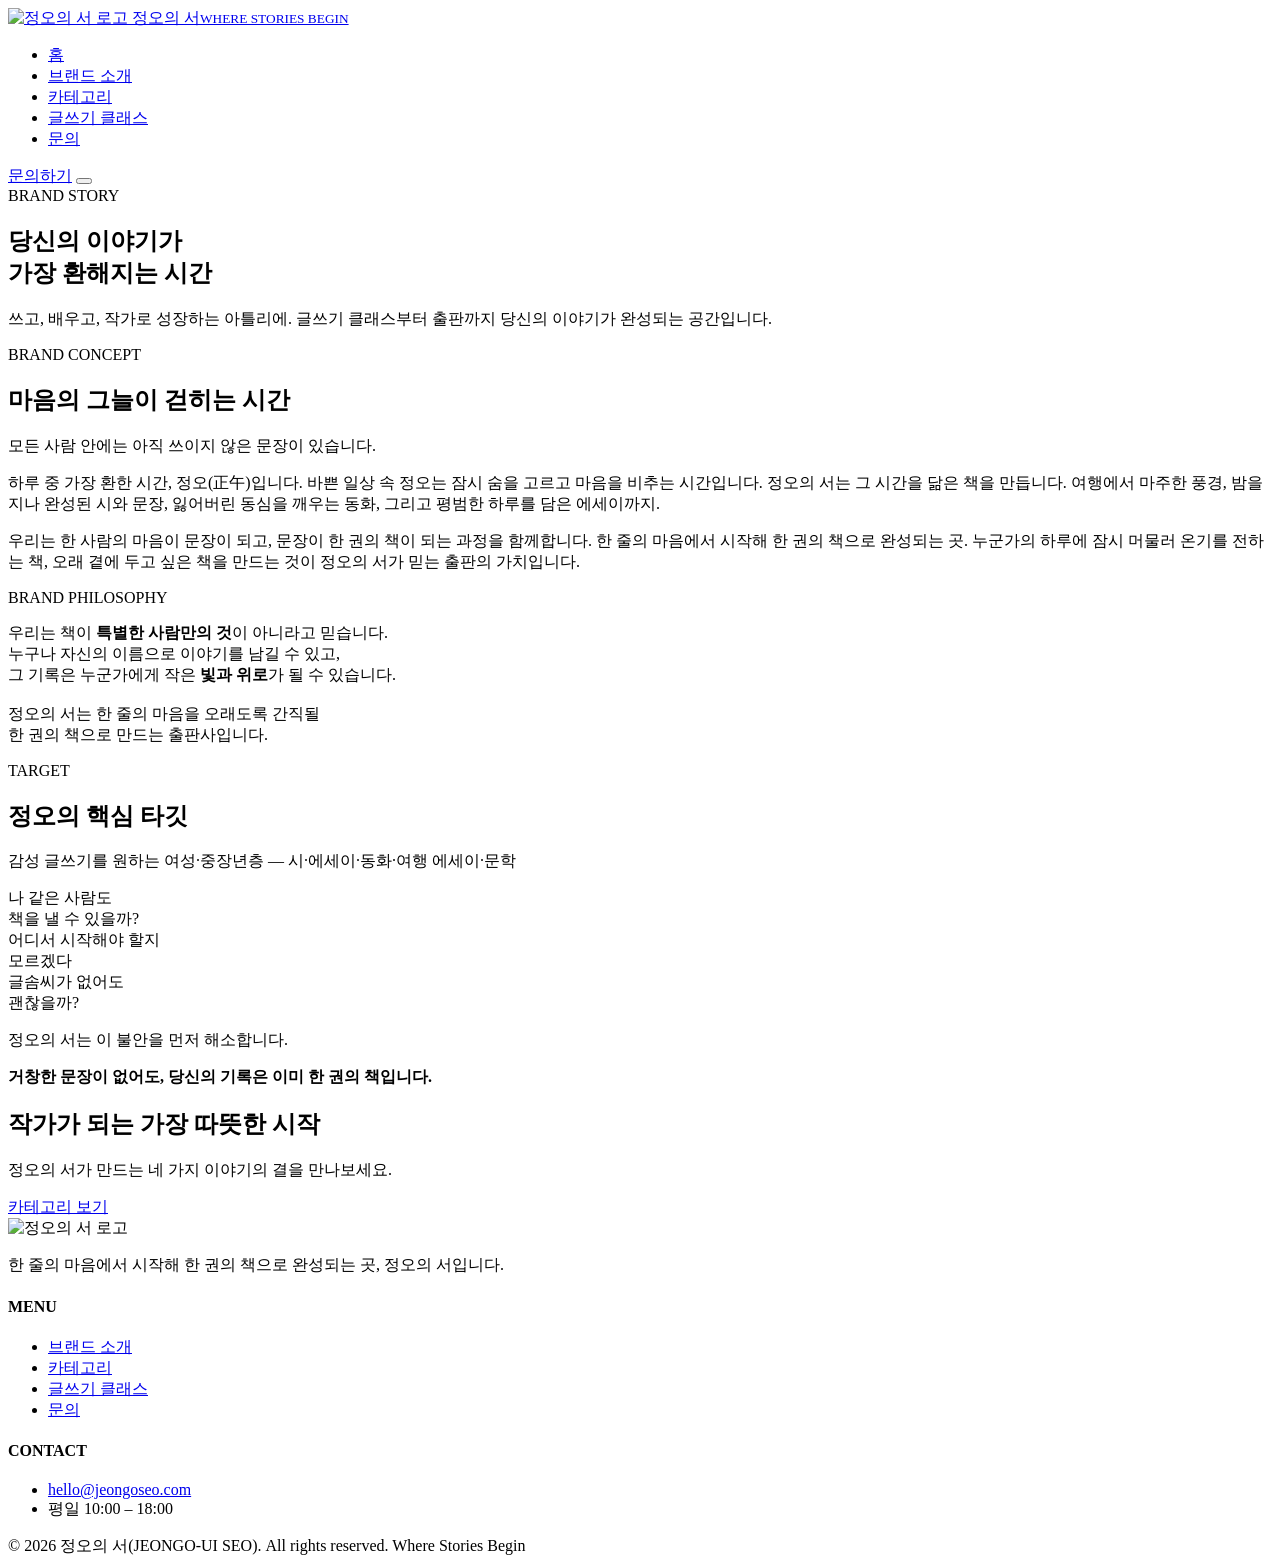
==== about.html @ 09ccb330 "Add files via upload" ====
<!doctype html>
<html lang="ko">
<head>
<meta charset="UTF-8">
<meta name="viewport" content="width=device-width, initial-scale=1.0">
<title>브랜드 소개 — 정오의 서</title>
<meta name="description" content="정오(正午), 하루 중 가장 환한 시간처럼 마음의 그늘이 걷히는 순간을 책으로 만드는 정오의 서의 브랜드 이야기입니다.">
<link rel="icon" href="assets/img/logo-badge-mango.png">
<link rel="stylesheet" href="css/style.css">
</head>
<body>

<header class="site-header">
  <div class="container">
    <a href="index.html" class="brand">
      <img src="assets/img/logo-badge-mango.png" alt="정오의 서 로고">
      <span class="brand-name">정오의 서<small>WHERE STORIES BEGIN</small></span>
    </a>
    <nav class="main-nav">
      <ul>
        <li><a href="index.html">홈</a></li>
        <li><a href="about.html">브랜드 소개</a></li>
        <li><a href="category.html">카테고리</a></li>
        <li><a href="class.html">글쓰기 클래스</a></li>
        <li><a href="contact.html">문의</a></li>
      </ul>
    </nav>
    <div class="header-cta">
      <a href="contact.html" class="btn btn-accent">문의하기</a>
      <button class="nav-toggle" aria-label="메뉴 열기" aria-expanded="false">
        <span></span><span></span><span></span>
      </button>
    </div>
  </div>
</header>

<section class="page-hero">
  <div class="container">
    <span class="eyebrow">BRAND STORY</span>
    <h1>당신의 이야기가<br>가장 환해지는 시간</h1>
    <p>쓰고, 배우고, 작가로 성장하는 아틀리에. 글쓰기 클래스부터 출판까지 당신의 이야기가 완성되는 공간입니다.</p>
  </div>
</section>

<section>
  <div class="container story-block">
    <div class="story-visual" aria-hidden="true"></div>
    <div class="story-copy">
      <span class="eyebrow">BRAND CONCEPT</span>
      <h2>마음의 그늘이 걷히는 시간</h2>
      <p>모든 사람 안에는 아직 쓰이지 않은 문장이 있습니다.</p>
      <p>하루 중 가장 환한 시간, 정오(正午)입니다. 바쁜 일상 속 정오는 잠시 숨을 고르고 마음을 비추는 시간입니다. 정오의 서는 그 시간을 닮은 책을 만듭니다. 여행에서 마주한 풍경, 밤을 지나 완성된 시와 문장, 잃어버린 동심을 깨우는 동화, 그리고 평범한 하루를 담은 에세이까지.</p>
      <p>우리는 한 사람의 마음이 문장이 되고, 문장이 한 권의 책이 되는 과정을 함께합니다. 한 줄의 마음에서 시작해 한 권의 책으로 완성되는 곳. 누군가의 하루에 잠시 머물러 온기를 전하는 책, 오래 곁에 두고 싶은 책을 만드는 것이 정오의 서가 믿는 출판의 가치입니다.</p>
    </div>
  </div>
</section>

<section class="section-alt">
  <div class="container">
    <span class="eyebrow">BRAND PHILOSOPHY</span>
    <p class="philosophy">우리는 책이 <strong>특별한 사람만의 것</strong>이 아니라고 믿습니다.<br>
    누구나 자신의 이름으로 이야기를 남길 수 있고,<br>
    그 기록은 누군가에게 작은 <strong>빛과 위로</strong>가 될 수 있습니다.<br><br>
    정오의 서는 한 줄의 마음을 오래도록 간직될<br>한 권의 책으로 만드는 출판사입니다.</p>
  </div>
</section>

<section>
  <div class="container">
    <div class="section-head">
      <span class="eyebrow">TARGET</span>
      <h2>정오의 핵심 타깃</h2>
      <p>감성 글쓰기를 원하는 여성·중장년층 — 시·에세이·동화·여행 에세이·문학</p>
    </div>
    <div class="quote-grid">
      <div class="quote-card">나 같은 사람도<br>책을 낼 수 있을까?</div>
      <div class="quote-card">어디서 시작해야 할지<br>모르겠다</div>
      <div class="quote-card">글솜씨가 없어도<br>괜찮을까?</div>
    </div>
    <div class="resolve-banner">
      <p>정오의 서는 이 불안을 먼저 해소합니다.</p>
      <strong>거창한 문장이 없어도, 당신의 기록은 이미 한 권의 책입니다.</strong>
    </div>
  </div>
</section>

<section class="cta-banner">
  <div class="container">
    <h2>작가가 되는 가장 따뜻한 시작</h2>
    <p>정오의 서가 만드는 네 가지 이야기의 결을 만나보세요.</p>
    <a href="category.html" class="btn btn-primary">카테고리 보기</a>
  </div>
</section>

<footer class="site-footer">
  <div class="container">
    <div class="footer-top">
      <div class="footer-brand">
        <img src="assets/img/logo-badge-dark.png" alt="정오의 서 로고">
        <p>한 줄의 마음에서 시작해 한 권의 책으로 완성되는 곳, 정오의 서입니다.</p>
      </div>
      <div class="footer-col">
        <h4>MENU</h4>
        <ul>
          <li><a href="about.html">브랜드 소개</a></li>
          <li><a href="category.html">카테고리</a></li>
          <li><a href="class.html">글쓰기 클래스</a></li>
          <li><a href="contact.html">문의</a></li>
        </ul>
      </div>
      <div class="footer-col">
        <h4>CONTACT</h4>
        <ul>
          <li><a href="mailto:hello@jeongoseo.com">hello@jeongoseo.com</a></li>
          <li>평일 10:00 – 18:00</li>
        </ul>
      </div>
    </div>
    <div class="footer-bottom">
      <span>© 2026 정오의 서(JEONGO-UI SEO). All rights reserved.</span>
      <span>Where Stories Begin</span>
    </div>
  </div>
</footer>

<script src="js/main.js"></script>
</body>
</html>
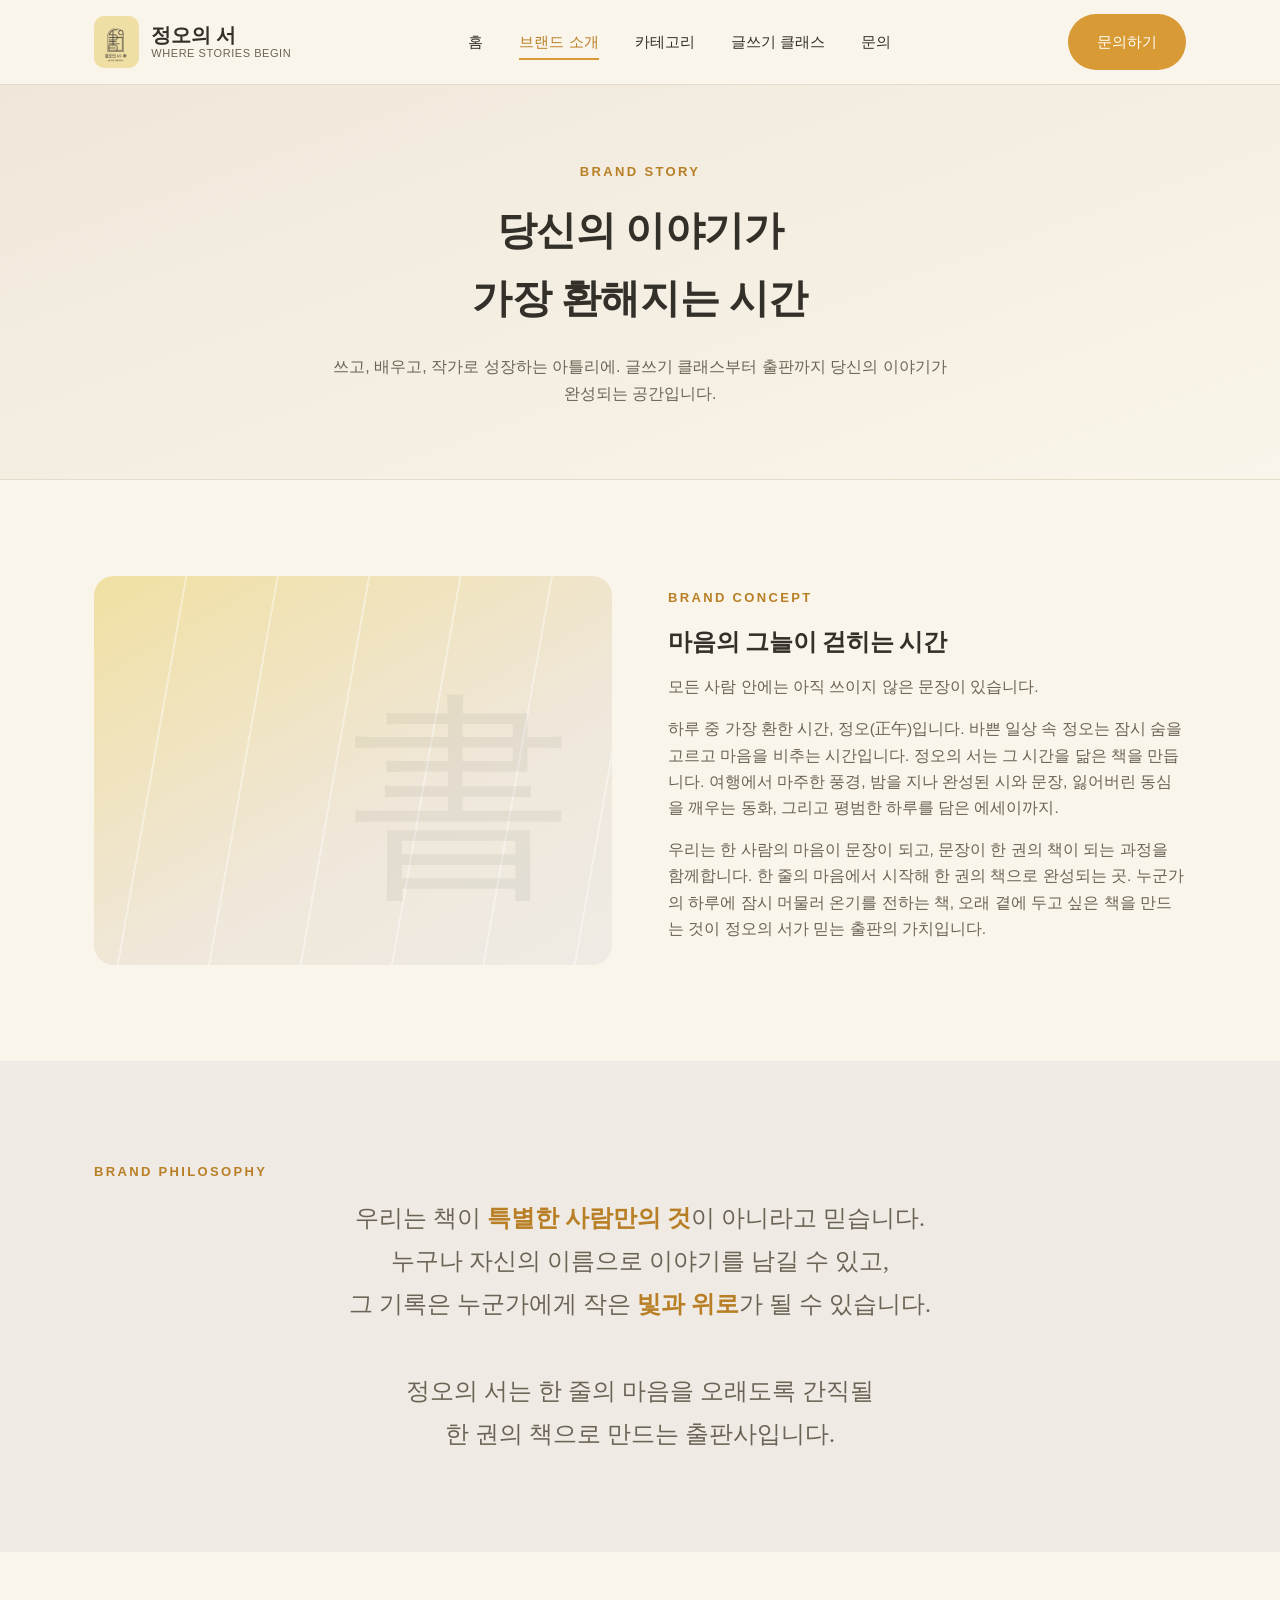
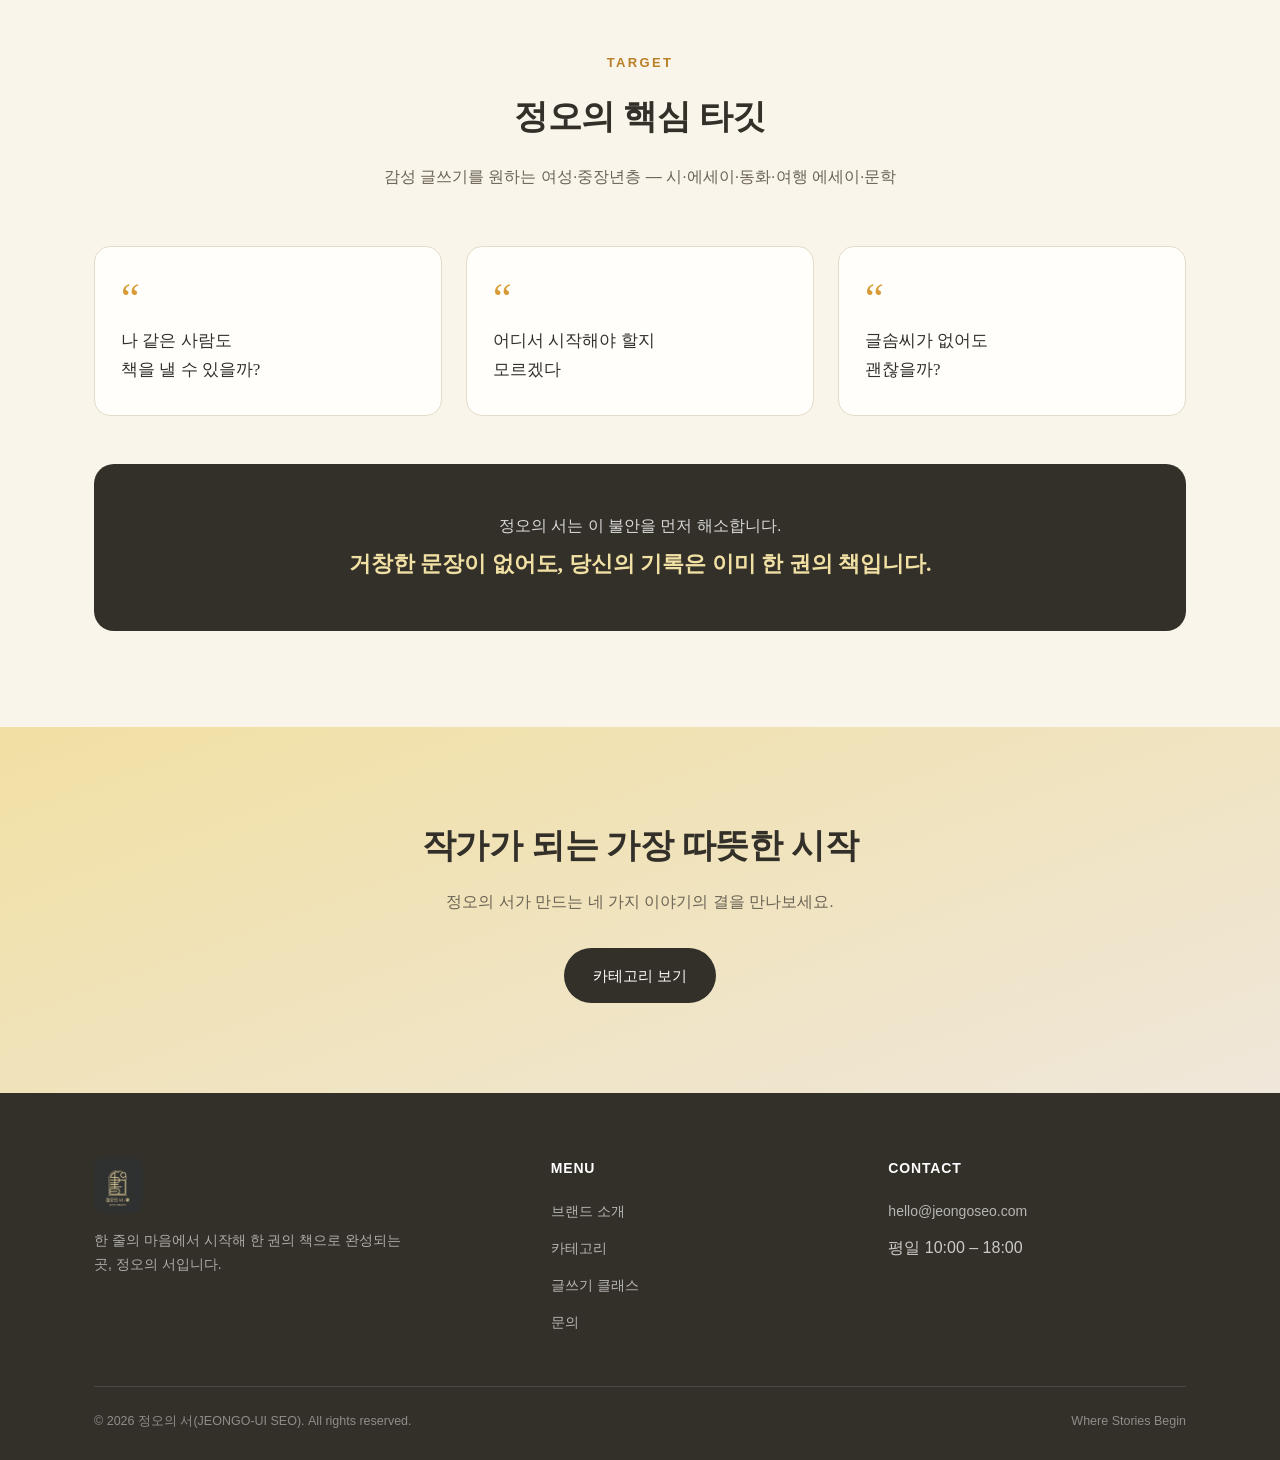
==== commit 9c6f57bc: "Add files via upload" ====
--- a/about.html
+++ b/about.html
@@ -5,15 +5,15 @@
 <meta name="viewport" content="width=device-width, initial-scale=1.0">
 <title>브랜드 소개 — 정오의 서</title>
 <meta name="description" content="정오(正午), 하루 중 가장 환한 시간처럼 마음의 그늘이 걷히는 순간을 책으로 만드는 정오의 서의 브랜드 이야기입니다.">
-<link rel="icon" href="assets/img/logo-badge-mango.png">
-<link rel="stylesheet" href="css/style.css">
+<link rel="icon" href="logo-badge-mango.png">
+<link rel="stylesheet" href="style.css">
 </head>
 <body>
 
 <header class="site-header">
   <div class="container">
     <a href="index.html" class="brand">
-      <img src="assets/img/logo-badge-mango.png" alt="정오의 서 로고">
+      <img src="logo-badge-mango.png" alt="정오의 서 로고">
       <span class="brand-name">정오의 서<small>WHERE STORIES BEGIN</small></span>
     </a>
     <nav class="main-nav">
@@ -96,7 +96,7 @@
   <div class="container">
     <div class="footer-top">
       <div class="footer-brand">
-        <img src="assets/img/logo-badge-dark.png" alt="정오의 서 로고">
+        <img src="logo-badge-dark.png" alt="정오의 서 로고">
         <p>한 줄의 마음에서 시작해 한 권의 책으로 완성되는 곳, 정오의 서입니다.</p>
       </div>
       <div class="footer-col">
@@ -123,6 +123,6 @@
   </div>
 </footer>
 
-<script src="js/main.js"></script>
+<script src="main.js"></script>
 </body>
 </html>
--- a/style.css
+++ b/style.css
@@ -0,0 +1,575 @@
+@import url('https://fonts.googleapis.com/css2?family=Noto+Serif+KR:wght@400;500;600;700&family=Noto+Sans+KR:wght@300;400;500;700&display=swap');
+
+:root {
+  --cream: #FAF5EA;
+  --beige: #EFEBE4;
+  --peach: #EFE7DA;
+  --mango-pale: #F1E0A3;
+  --mango: #D89A34;
+  --mango-deep: #B87F26;
+  --ink: #332F29;
+  --ink-soft: #6B6355;
+  --line: #E3DCC9;
+  --white: #FFFEFB;
+  --shadow: 0 12px 32px rgba(51, 47, 41, 0.08);
+  --serif: 'Noto Serif KR', serif;
+  --sans: 'Noto Sans KR', sans-serif;
+}
+
+* { box-sizing: border-box; }
+
+html { scroll-behavior: smooth; }
+
+body {
+  margin: 0;
+  font-family: var(--sans);
+  color: var(--ink);
+  background: var(--cream);
+  line-height: 1.7;
+  -webkit-font-smoothing: antialiased;
+}
+
+img { max-width: 100%; display: block; }
+
+a { color: inherit; text-decoration: none; }
+
+ul { list-style: none; margin: 0; padding: 0; }
+
+.container {
+  width: 100%;
+  max-width: 1140px;
+  margin: 0 auto;
+  padding: 0 24px;
+}
+
+h1, h2, h3, h4 {
+  font-family: var(--serif);
+  font-weight: 600;
+  margin: 0 0 .5em;
+  letter-spacing: -0.01em;
+}
+
+p { margin: 0 0 1em; color: var(--ink-soft); }
+
+.eyebrow {
+  display: inline-block;
+  font-size: 13px;
+  letter-spacing: .18em;
+  color: var(--mango-deep);
+  font-weight: 700;
+  margin-bottom: 14px;
+  text-transform: uppercase;
+}
+
+.btn {
+  display: inline-flex;
+  align-items: center;
+  gap: 8px;
+  padding: 14px 28px;
+  border-radius: 999px;
+  font-size: 15px;
+  font-weight: 500;
+  border: 1px solid transparent;
+  cursor: pointer;
+  transition: transform .2s ease, box-shadow .2s ease, background .2s ease;
+  font-family: var(--sans);
+}
+
+.btn-primary {
+  background: var(--ink);
+  color: var(--white);
+}
+.btn-primary:hover { background: #47413a; transform: translateY(-2px); }
+
+.btn-accent {
+  background: var(--mango);
+  color: var(--white);
+}
+.btn-accent:hover { background: var(--mango-deep); transform: translateY(-2px); }
+
+.btn-outline {
+  background: transparent;
+  border-color: var(--ink);
+  color: var(--ink);
+}
+.btn-outline:hover { background: var(--ink); color: var(--white); }
+
+/* ---------- Header ---------- */
+.site-header {
+  position: sticky;
+  top: 0;
+  z-index: 100;
+  background: rgba(250, 245, 234, 0.92);
+  backdrop-filter: blur(8px);
+  border-bottom: 1px solid var(--line);
+}
+
+.site-header .container {
+  display: flex;
+  align-items: center;
+  justify-content: space-between;
+  height: 84px;
+}
+
+.brand {
+  display: flex;
+  align-items: center;
+  gap: 12px;
+}
+
+.brand img {
+  height: 52px;
+  width: auto;
+  border-radius: 10px;
+}
+
+.brand-name {
+  font-family: var(--serif);
+  font-size: 20px;
+  font-weight: 700;
+  line-height: 1.2;
+}
+
+.brand-name small {
+  display: block;
+  font-family: var(--sans);
+  font-size: 11px;
+  font-weight: 400;
+  color: var(--ink-soft);
+  letter-spacing: .05em;
+}
+
+.main-nav ul {
+  display: flex;
+  gap: 36px;
+}
+
+.main-nav a {
+  font-size: 15px;
+  font-weight: 500;
+  padding: 8px 0;
+  border-bottom: 2px solid transparent;
+  transition: border-color .2s ease, color .2s ease;
+}
+
+.main-nav a:hover,
+.main-nav a.active {
+  border-color: var(--mango);
+  color: var(--mango-deep);
+}
+
+.header-cta { display: flex; align-items: center; gap: 18px; }
+
+.nav-toggle {
+  display: none;
+  background: none;
+  border: none;
+  cursor: pointer;
+  padding: 6px;
+}
+.nav-toggle span {
+  display: block;
+  width: 24px;
+  height: 2px;
+  background: var(--ink);
+  margin: 5px 0;
+  transition: transform .2s ease, opacity .2s ease;
+}
+
+/* ---------- Hero ---------- */
+.hero {
+  position: relative;
+  overflow: hidden;
+  padding: 96px 0 110px;
+  background:
+    repeating-linear-gradient(115deg, rgba(255,255,255,0.35) 0px, rgba(255,255,255,0.35) 1px, transparent 1px, transparent 120px),
+    linear-gradient(160deg, var(--mango-pale) 0%, var(--peach) 45%, var(--cream) 100%);
+}
+
+.hero .container {
+  position: relative;
+  z-index: 1;
+  text-align: center;
+  max-width: 780px;
+}
+
+.hero h1 {
+  font-size: clamp(32px, 5vw, 52px);
+  line-height: 1.35;
+  margin-bottom: 24px;
+}
+
+.hero .lead {
+  font-size: 17px;
+  color: var(--ink-soft);
+  margin-bottom: 36px;
+}
+
+.hero-actions {
+  display: flex;
+  justify-content: center;
+  gap: 14px;
+  flex-wrap: wrap;
+}
+
+.page-hero {
+  padding: 72px 0 56px;
+  text-align: center;
+  background: linear-gradient(160deg, var(--peach) 0%, var(--cream) 100%);
+  border-bottom: 1px solid var(--line);
+}
+.page-hero h1 { font-size: clamp(28px, 4vw, 40px); }
+.page-hero p { max-width: 620px; margin-left: auto; margin-right: auto; }
+
+/* ---------- Sections ---------- */
+section { padding: 96px 0; }
+.section-alt { background: var(--beige); }
+.section-head {
+  text-align: center;
+  max-width: 640px;
+  margin: 0 auto 56px;
+}
+.section-head h2 { font-size: clamp(26px, 3.4vw, 34px); }
+
+/* Pillars */
+.pillars {
+  display: grid;
+  grid-template-columns: repeat(3, 1fr);
+  gap: 32px;
+}
+.pillar {
+  background: var(--white);
+  border: 1px solid var(--line);
+  border-radius: 18px;
+  padding: 40px 30px;
+  text-align: center;
+  box-shadow: var(--shadow);
+}
+.pillar .num {
+  display: inline-flex;
+  align-items: center;
+  justify-content: center;
+  width: 44px;
+  height: 44px;
+  border-radius: 50%;
+  background: var(--mango-pale);
+  color: var(--ink);
+  font-family: var(--serif);
+  font-weight: 700;
+  margin-bottom: 18px;
+}
+.pillar h3 { font-size: 19px; margin-bottom: 10px; }
+.pillar p { font-size: 14.5px; margin-bottom: 0; }
+
+/* Category cards */
+.cat-grid {
+  display: grid;
+  grid-template-columns: repeat(4, 1fr);
+  gap: 24px;
+}
+.cat-card {
+  position: relative;
+  border-radius: 18px;
+  padding: 32px 24px;
+  min-height: 220px;
+  display: flex;
+  flex-direction: column;
+  justify-content: flex-end;
+  color: var(--ink);
+  overflow: hidden;
+  border: 1px solid var(--line);
+  transition: transform .25s ease, box-shadow .25s ease;
+}
+.cat-card:hover { transform: translateY(-6px); box-shadow: var(--shadow); }
+.cat-card::before {
+  content: '';
+  position: absolute; inset: 0;
+  opacity: .9;
+  z-index: 0;
+}
+.cat-card > * { position: relative; z-index: 1; }
+.cat-card h3 { font-size: 19px; margin-bottom: 6px; }
+.cat-card p { font-size: 13.5px; margin-bottom: 0; color: var(--ink-soft); }
+.cat-card .tag {
+  font-size: 12px;
+  letter-spacing: .1em;
+  color: var(--mango-deep);
+  font-weight: 700;
+  margin-bottom: auto;
+}
+
+.cat-1::before { background: linear-gradient(155deg, #F6EAD2, #EFE7DA); }
+.cat-2::before { background: linear-gradient(155deg, #F1E0A3, #EFE7DA); }
+.cat-3::before { background: linear-gradient(155deg, #E9DCC6, #F6EAD2); }
+.cat-4::before { background: linear-gradient(155deg, #EFE7DA, #F1E0A3); }
+
+/* Quote cards (target reassurance) */
+.quote-grid {
+  display: grid;
+  grid-template-columns: repeat(3, 1fr);
+  gap: 24px;
+  margin-bottom: 48px;
+}
+.quote-card {
+  background: var(--white);
+  border: 1px solid var(--line);
+  border-radius: 16px;
+  padding: 30px 26px;
+  font-family: var(--serif);
+  font-size: 17px;
+  color: var(--ink);
+  position: relative;
+}
+.quote-card::before {
+  content: '“';
+  font-family: var(--serif);
+  font-size: 42px;
+  color: var(--mango);
+  line-height: 1;
+  display: block;
+  margin-bottom: 8px;
+}
+.resolve-banner {
+  text-align: center;
+  background: var(--ink);
+  color: var(--white);
+  border-radius: 20px;
+  padding: 48px 32px;
+}
+.resolve-banner p { color: rgba(255,255,255,.82); margin-bottom: 6px; }
+.resolve-banner strong { font-family: var(--serif); font-size: 22px; color: var(--mango-pale); display:block; margin-top: 6px; }
+
+/* CTA banner */
+.cta-banner {
+  text-align: center;
+  padding: 90px 0;
+  background: linear-gradient(160deg, var(--mango-pale), var(--peach));
+}
+.cta-banner h2 { font-size: clamp(24px, 3.4vw, 34px); margin-bottom: 14px; }
+.cta-banner p { margin-bottom: 32px; }
+
+/* Timeline (class page) */
+.timeline {
+  display: grid;
+  grid-template-columns: repeat(3, 1fr);
+  gap: 24px;
+  counter-reset: step;
+}
+.step {
+  background: var(--white);
+  border: 1px solid var(--line);
+  border-radius: 18px;
+  padding: 36px 26px;
+  position: relative;
+}
+.step::before {
+  counter-increment: step;
+  content: counter(step, decimal-leading-zero);
+  font-family: var(--serif);
+  font-size: 34px;
+  color: var(--mango);
+  display: block;
+  margin-bottom: 14px;
+}
+.step h3 { font-size: 18px; margin-bottom: 8px; }
+.step p { font-size: 14.5px; margin-bottom: 0; }
+
+/* Story / philosophy blocks */
+.story-block {
+  display: grid;
+  grid-template-columns: 1fr 1fr;
+  gap: 56px;
+  align-items: center;
+}
+.story-visual {
+  aspect-ratio: 4/3;
+  border-radius: 20px;
+  background:
+    repeating-linear-gradient(100deg, rgba(255,255,255,.4) 0 2px, transparent 2px 90px),
+    linear-gradient(150deg, var(--mango-pale), var(--peach) 60%, var(--beige));
+  position: relative;
+  overflow: hidden;
+}
+.story-visual::after {
+  content: '書';
+  position: absolute;
+  right: 8%; bottom: -6%;
+  font-family: var(--serif);
+  font-size: 220px;
+  color: rgba(51,47,41,.06);
+}
+.story-copy .eyebrow { margin-bottom: 12px; }
+.story-copy p { font-size: 15.5px; }
+.philosophy {
+  text-align: center;
+  max-width: 760px;
+  margin: 0 auto;
+  font-family: var(--serif);
+  font-size: clamp(19px, 2.4vw, 24px);
+  line-height: 1.8;
+}
+.philosophy strong { color: var(--mango-deep); }
+
+/* Form */
+.contact-wrap {
+  display: grid;
+  grid-template-columns: 1fr 1.2fr;
+  gap: 56px;
+}
+.contact-info {
+  background: var(--white);
+  border: 1px solid var(--line);
+  border-radius: 18px;
+  padding: 36px;
+}
+.contact-info h3 { font-size: 19px; }
+.contact-info ul { margin-top: 20px; }
+.contact-info li { padding: 12px 0; border-top: 1px solid var(--line); font-size: 14.5px; }
+.contact-info li:first-child { border-top: none; }
+.contact-info li span { display: block; color: var(--mango-deep); font-size: 12px; letter-spacing: .08em; font-weight: 700; margin-bottom: 4px; }
+
+.form-grid {
+  display: grid;
+  grid-template-columns: 1fr 1fr;
+  gap: 18px;
+}
+.form-grid .full { grid-column: 1 / -1; }
+.field { display: flex; flex-direction: column; gap: 8px; margin-bottom: 4px; }
+.field label { font-size: 13.5px; font-weight: 500; color: var(--ink); }
+.field input,
+.field select,
+.field textarea {
+  border: 1px solid var(--line);
+  background: var(--white);
+  border-radius: 10px;
+  padding: 12px 14px;
+  font-family: var(--sans);
+  font-size: 14.5px;
+  color: var(--ink);
+}
+.field textarea { resize: vertical; min-height: 130px; }
+.field input:focus, .field select:focus, .field textarea:focus {
+  outline: none;
+  border-color: var(--mango);
+  box-shadow: 0 0 0 3px rgba(216,154,52,.15);
+}
+.form-note { font-size: 13px; color: var(--ink-soft); margin-top: 14px; }
+
+/* Footer */
+.site-footer {
+  background: var(--ink);
+  color: rgba(255,255,255,.75);
+  padding: 64px 0 28px;
+}
+.footer-top {
+  display: grid;
+  grid-template-columns: 1.4fr 1fr 1fr;
+  gap: 40px;
+  padding-bottom: 40px;
+  border-bottom: 1px solid rgba(255,255,255,.12);
+}
+.footer-brand img { height: 56px; margin-bottom: 16px; border-radius: 10px; }
+.footer-brand p { color: rgba(255,255,255,.6); font-size: 14px; max-width: 320px; }
+.footer-col h4 {
+  font-family: var(--sans);
+  color: #fff;
+  font-size: 14px;
+  letter-spacing: .06em;
+  margin-bottom: 16px;
+}
+.footer-col li { margin-bottom: 10px; }
+.footer-col a { font-size: 14px; color: rgba(255,255,255,.65); transition: color .2s ease; }
+.footer-col a:hover { color: var(--mango-pale); }
+.footer-bottom {
+  padding-top: 24px;
+  display: flex;
+  justify-content: space-between;
+  font-size: 12.5px;
+  color: rgba(255,255,255,.45);
+  flex-wrap: wrap;
+  gap: 10px;
+}
+
+/* Category detail sections */
+.cat-detail {
+  padding: 88px 0;
+  scroll-margin-top: 100px;
+}
+.cat-detail:nth-child(even) { background: var(--beige); }
+.cat-detail .inner {
+  display: grid;
+  grid-template-columns: 1fr 1fr;
+  gap: 56px;
+  align-items: center;
+}
+.cat-detail .inner.reverse .visual { order: 2; }
+.cat-detail .visual {
+  aspect-ratio: 4/3;
+  border-radius: 20px;
+  position: relative;
+  overflow: hidden;
+  display: flex;
+  align-items: center;
+  justify-content: center;
+}
+.cat-detail .visual span.mark {
+  font-family: var(--serif);
+  font-size: 26px;
+  color: var(--ink);
+  opacity: .75;
+  letter-spacing: .1em;
+}
+.cat-detail .visual::after {
+  content: attr(data-glyph);
+  position: absolute;
+  right: 6%; bottom: -10%;
+  font-family: var(--serif);
+  font-size: 200px;
+  color: rgba(51,47,41,.08);
+}
+.visual-travel { background: linear-gradient(150deg, #F6EAD2, #EFE7DA); }
+.visual-poem { background: linear-gradient(150deg, #F1E0A3, #EFE7DA); }
+.visual-tale { background: linear-gradient(150deg, #E9DCC6, #F6EAD2); }
+.visual-essay { background: linear-gradient(150deg, #EFE7DA, #F1E0A3); }
+
+.cat-detail .copy .eyebrow { margin-bottom: 10px; }
+.cat-detail .copy h2 { font-size: clamp(24px, 3vw, 32px); }
+.cat-detail .copy .line {
+  font-family: var(--serif);
+  font-size: 18px;
+  color: var(--mango-deep);
+  margin-bottom: 18px;
+}
+.cat-detail .copy ul { margin: 20px 0 0; }
+.cat-detail .copy li {
+  padding-left: 22px;
+  position: relative;
+  font-size: 14.5px;
+  color: var(--ink-soft);
+  margin-bottom: 8px;
+}
+.cat-detail .copy li::before {
+  content: '—';
+  position: absolute; left: 0; color: var(--mango);
+}
+
+/* Responsive */
+@media (max-width: 900px) {
+  .pillars, .quote-grid, .timeline { grid-template-columns: 1fr; }
+  .cat-grid { grid-template-columns: repeat(2, 1fr); }
+  .story-block, .contact-wrap { grid-template-columns: 1fr; }
+  .footer-top { grid-template-columns: 1fr; }
+  .cat-detail .inner { grid-template-columns: 1fr; }
+  .cat-detail .inner.reverse .visual { order: 0; }
+}
+
+@media (max-width: 760px) {
+  .main-nav { position: fixed; inset: 84px 0 0 0; background: var(--cream); transform: translateX(100%); transition: transform .25s ease; overflow-y: auto; padding: 32px 24px; }
+  .main-nav.open { transform: translateX(0); }
+  .main-nav ul { flex-direction: column; gap: 4px; }
+  .main-nav a { display: block; padding: 14px 4px; font-size: 17px; }
+  .nav-toggle { display: block; }
+  .header-cta .btn-accent { padding: 10px 18px; font-size: 13.5px; }
+  .cat-grid { grid-template-columns: 1fr; }
+  .form-grid { grid-template-columns: 1fr; }
+}
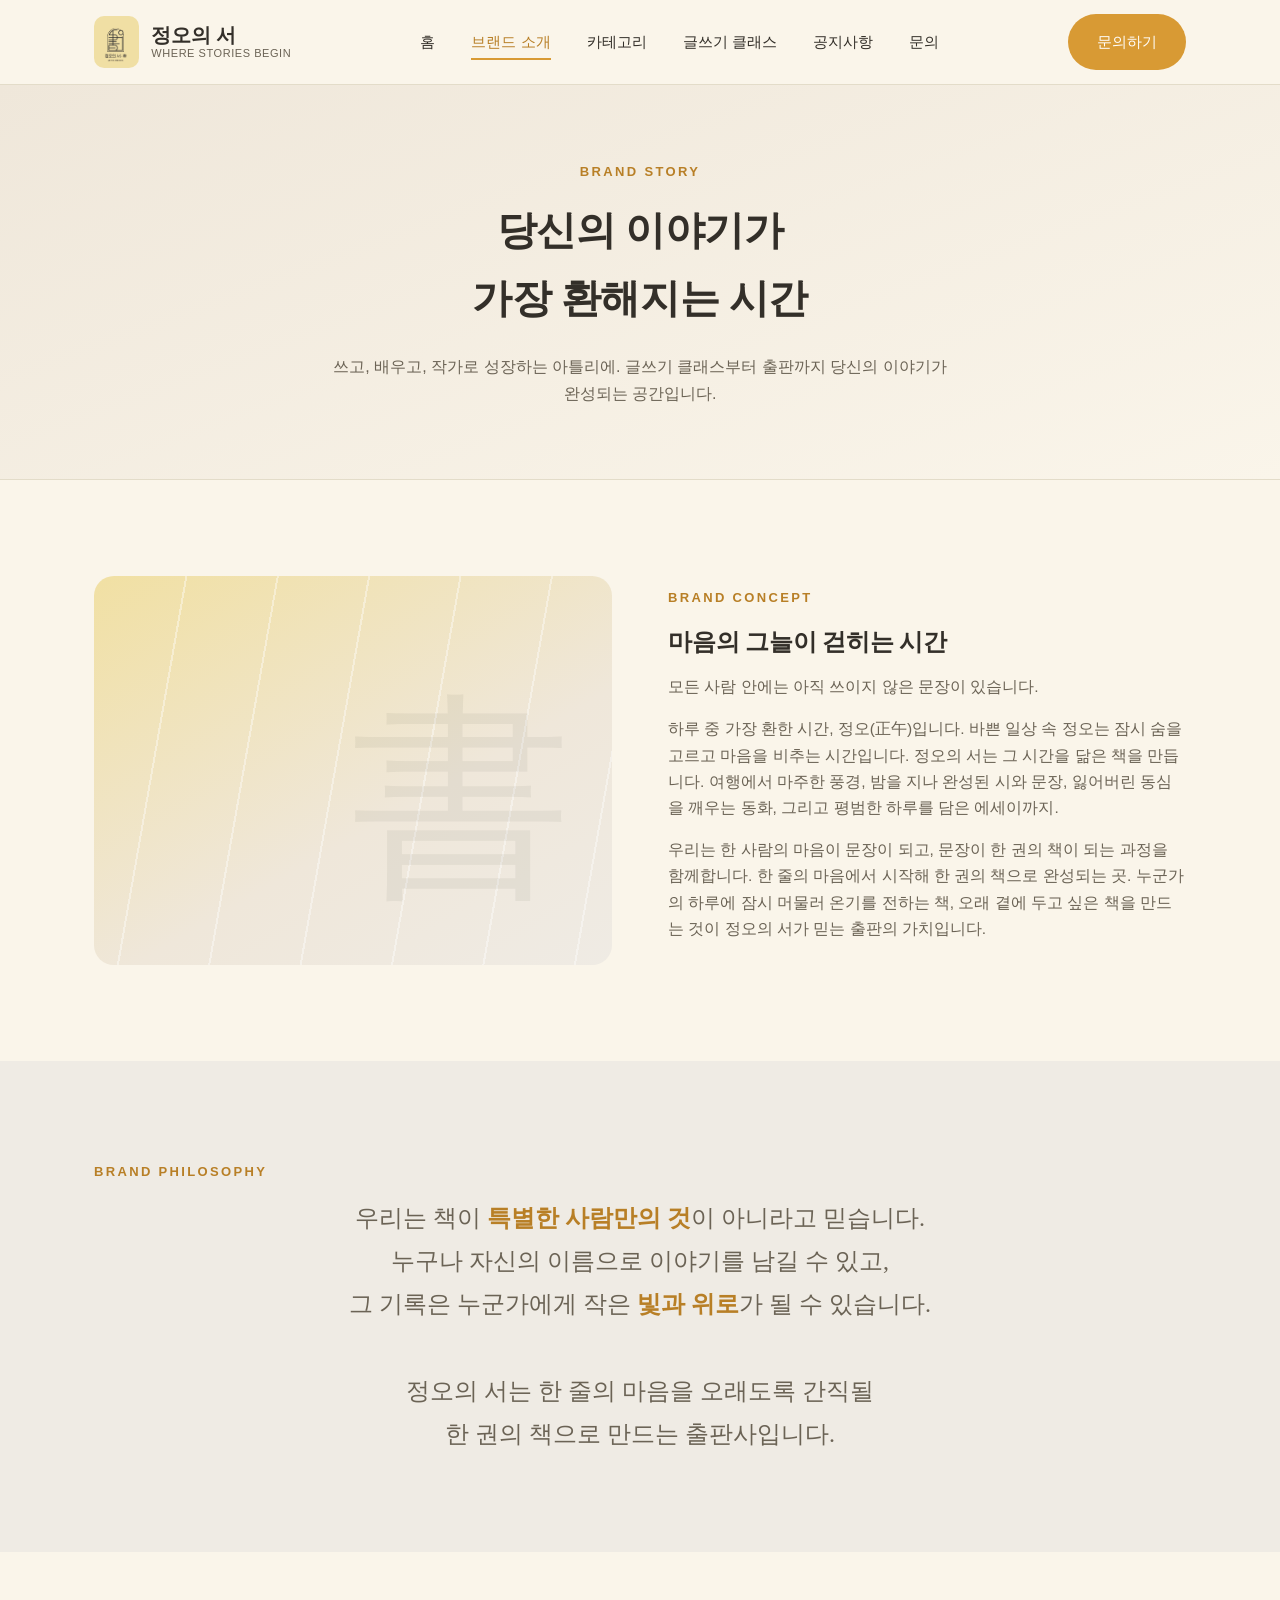
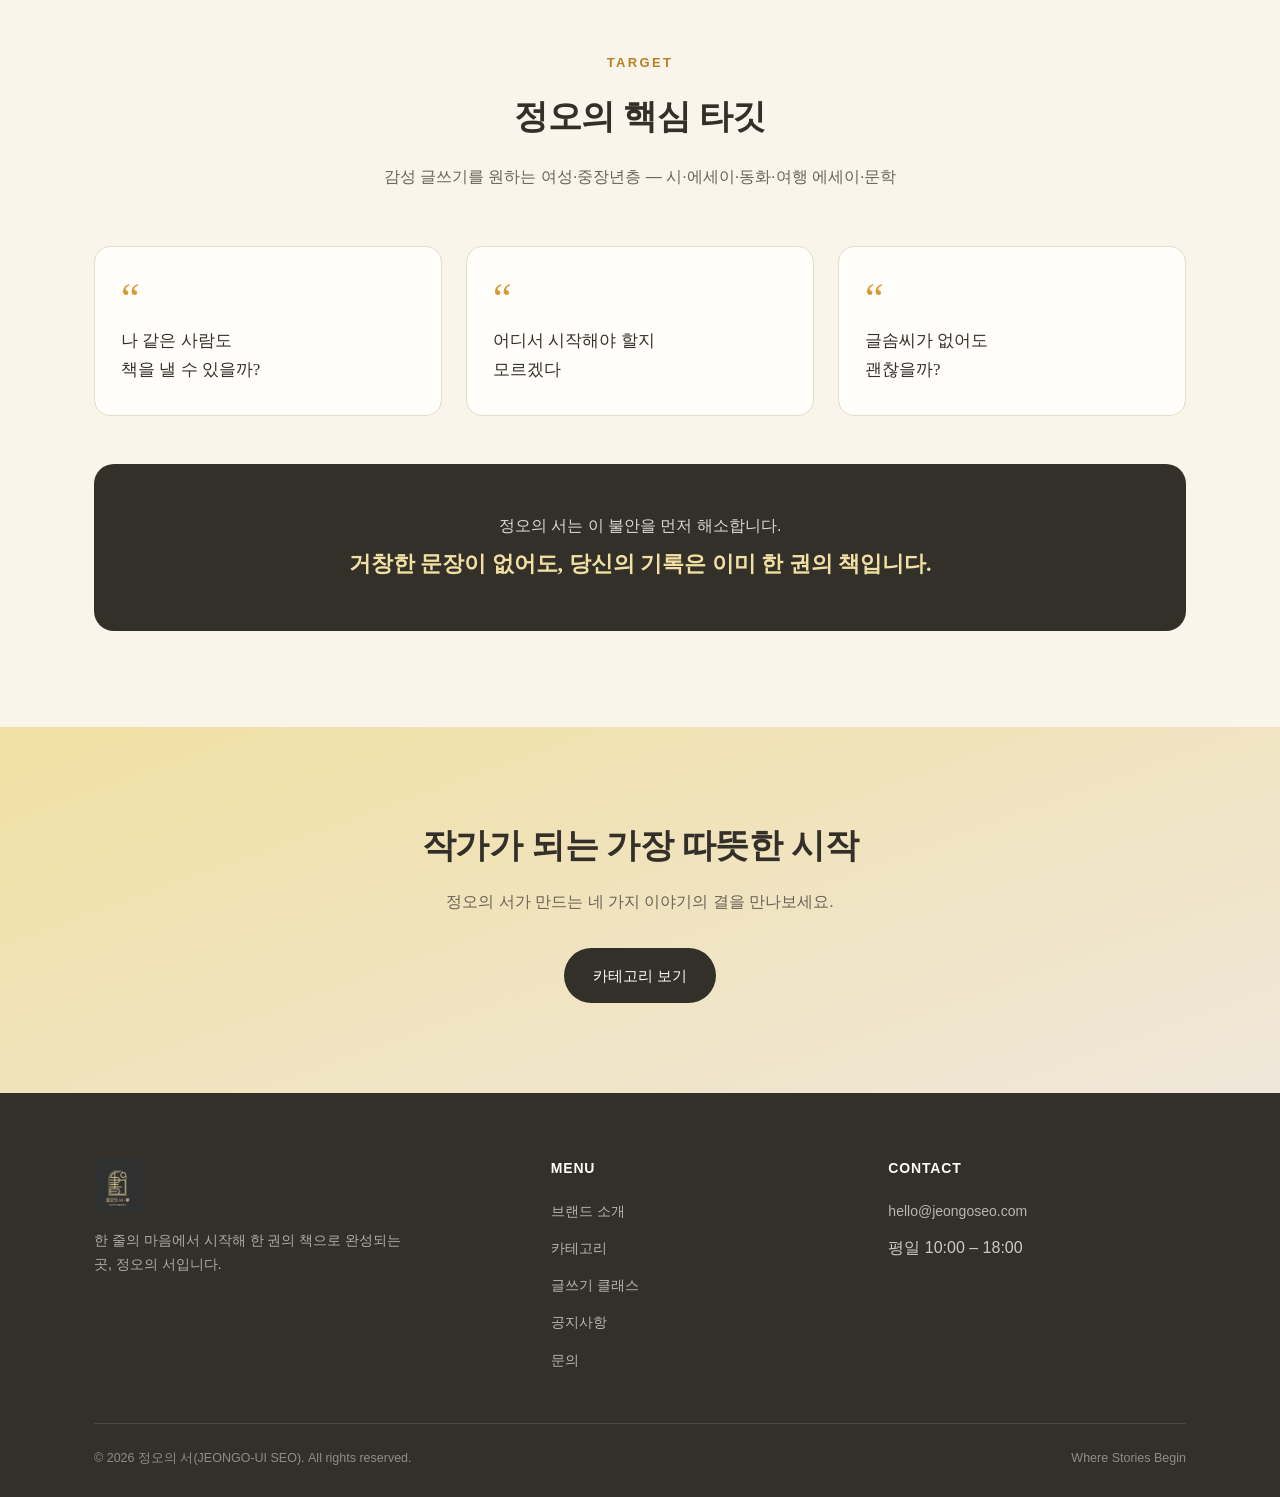
==== commit a343c7de: "Add files via upload" ====
--- a/about.html
+++ b/about.html
@@ -22,6 +22,7 @@
         <li><a href="about.html">브랜드 소개</a></li>
         <li><a href="category.html">카테고리</a></li>
         <li><a href="class.html">글쓰기 클래스</a></li>
+        <li><a href="notice.html">공지사항</a></li>
         <li><a href="contact.html">문의</a></li>
       </ul>
     </nav>
@@ -105,6 +106,7 @@
           <li><a href="about.html">브랜드 소개</a></li>
           <li><a href="category.html">카테고리</a></li>
           <li><a href="class.html">글쓰기 클래스</a></li>
+          <li><a href="notice.html">공지사항</a></li>
           <li><a href="contact.html">문의</a></li>
         </ul>
       </div>
--- a/style.css
+++ b/style.css
@@ -553,6 +553,24 @@
   position: absolute; left: 0; color: var(--mango);
 }
 
+/* Notices */
+.notice-status { text-align: center; color: var(--ink-soft); padding: 40px 0; }
+.notice-list { display: grid; grid-template-columns: repeat(2, 1fr); gap: 20px; }
+.notice-card {
+  display: block; background: var(--white); border: 1px solid var(--line); border-radius: 16px;
+  padding: 26px 24px; box-shadow: var(--shadow); transition: transform .2s ease;
+}
+.notice-card:hover { transform: translateY(-4px); }
+.notice-card-date { font-size: 12px; letter-spacing: .08em; color: var(--mango-deep); font-weight: 700; }
+.notice-card h3 { font-size: 18px; margin: 8px 0 0; }
+
+.notice-back { display: inline-block; font-size: 13.5px; color: var(--ink-soft); margin-bottom: 20px; }
+.notice-detail #notice-title { font-size: clamp(24px, 3.4vw, 32px); margin-top: 8px; }
+.notice-body { font-size: 15.5px; line-height: 1.9; margin: 28px 0; white-space: pre-wrap; }
+.notice-body p { color: var(--ink); }
+.notice-comments { margin-top: 48px; padding-top: 32px; border-top: 1px solid var(--line); }
+.notice-comments-off { color: var(--ink-soft); font-size: 14px; }
+
 /* Responsive */
 @media (max-width: 900px) {
   .pillars, .quote-grid, .timeline { grid-template-columns: 1fr; }
@@ -572,4 +590,5 @@
   .header-cta .btn-accent { padding: 10px 18px; font-size: 13.5px; }
   .cat-grid { grid-template-columns: 1fr; }
   .form-grid { grid-template-columns: 1fr; }
-}
+  .notice-list { grid-template-columns: 1fr; }
+}
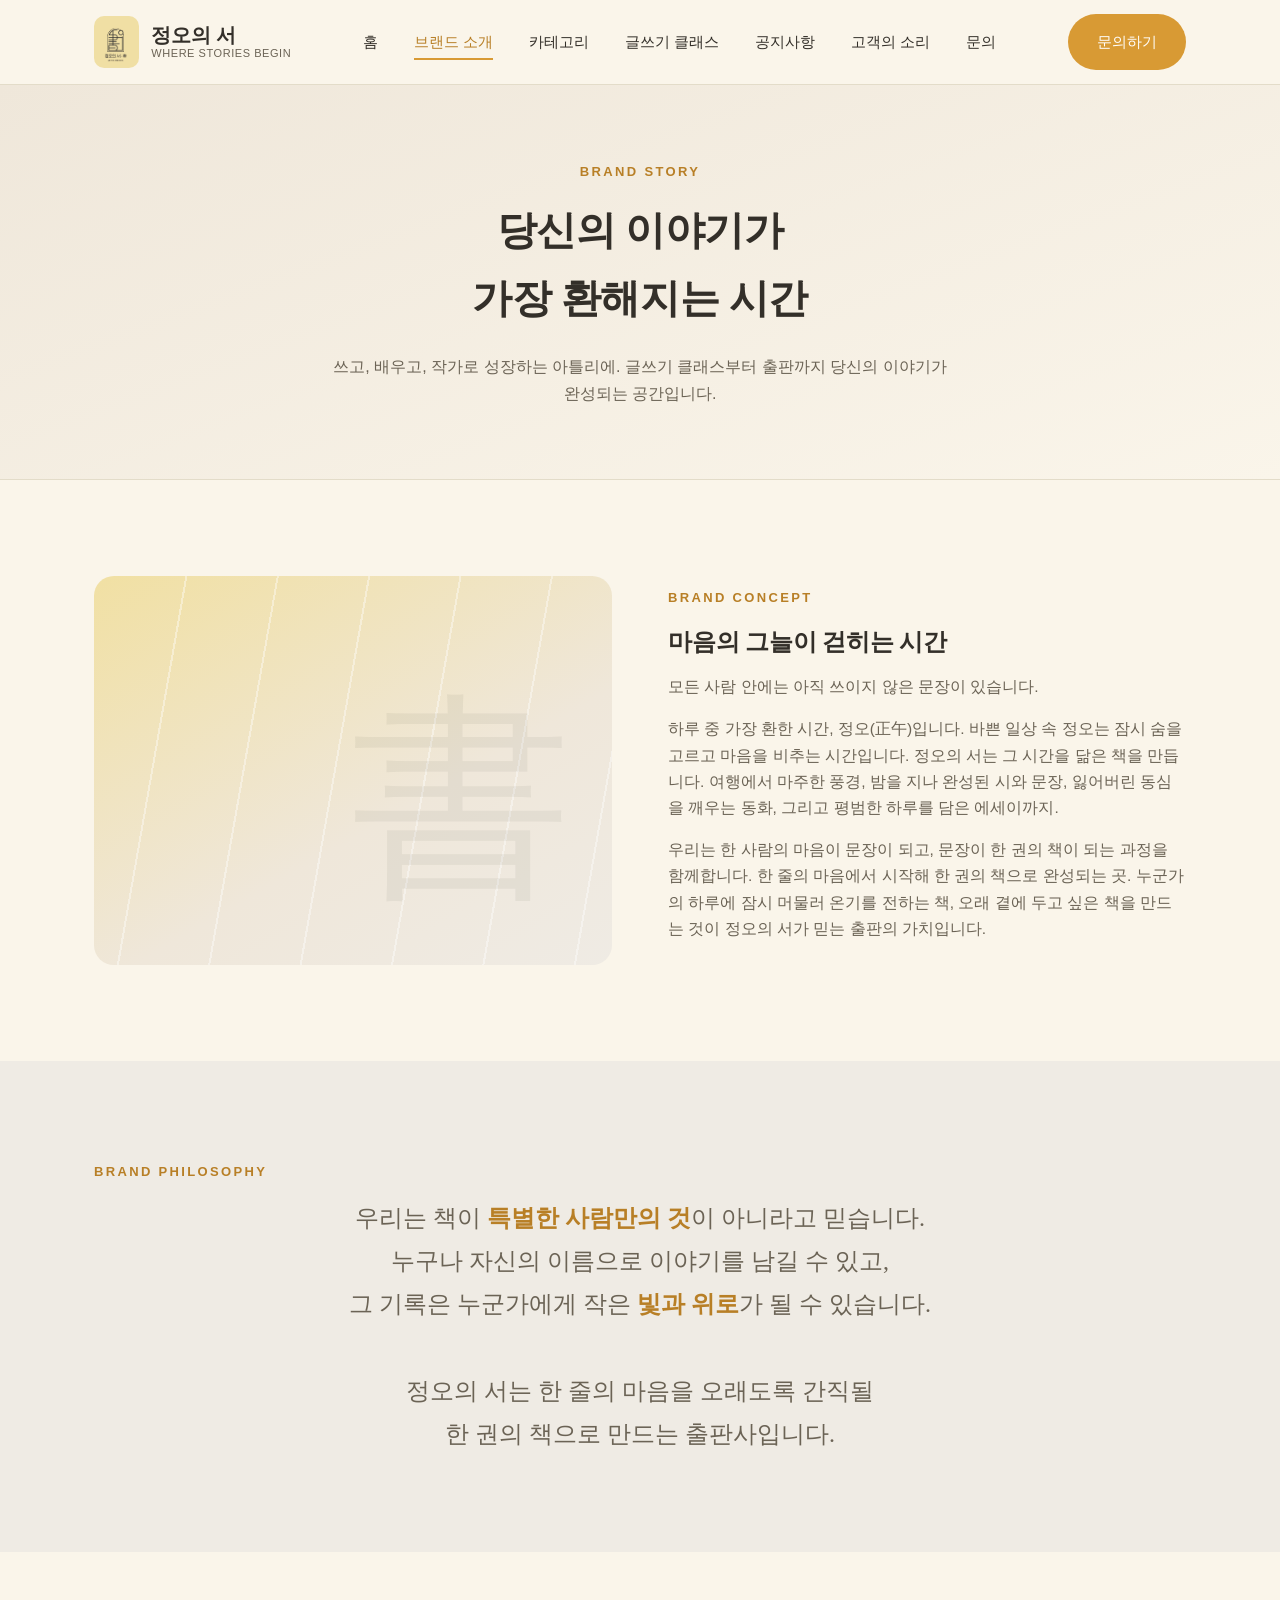
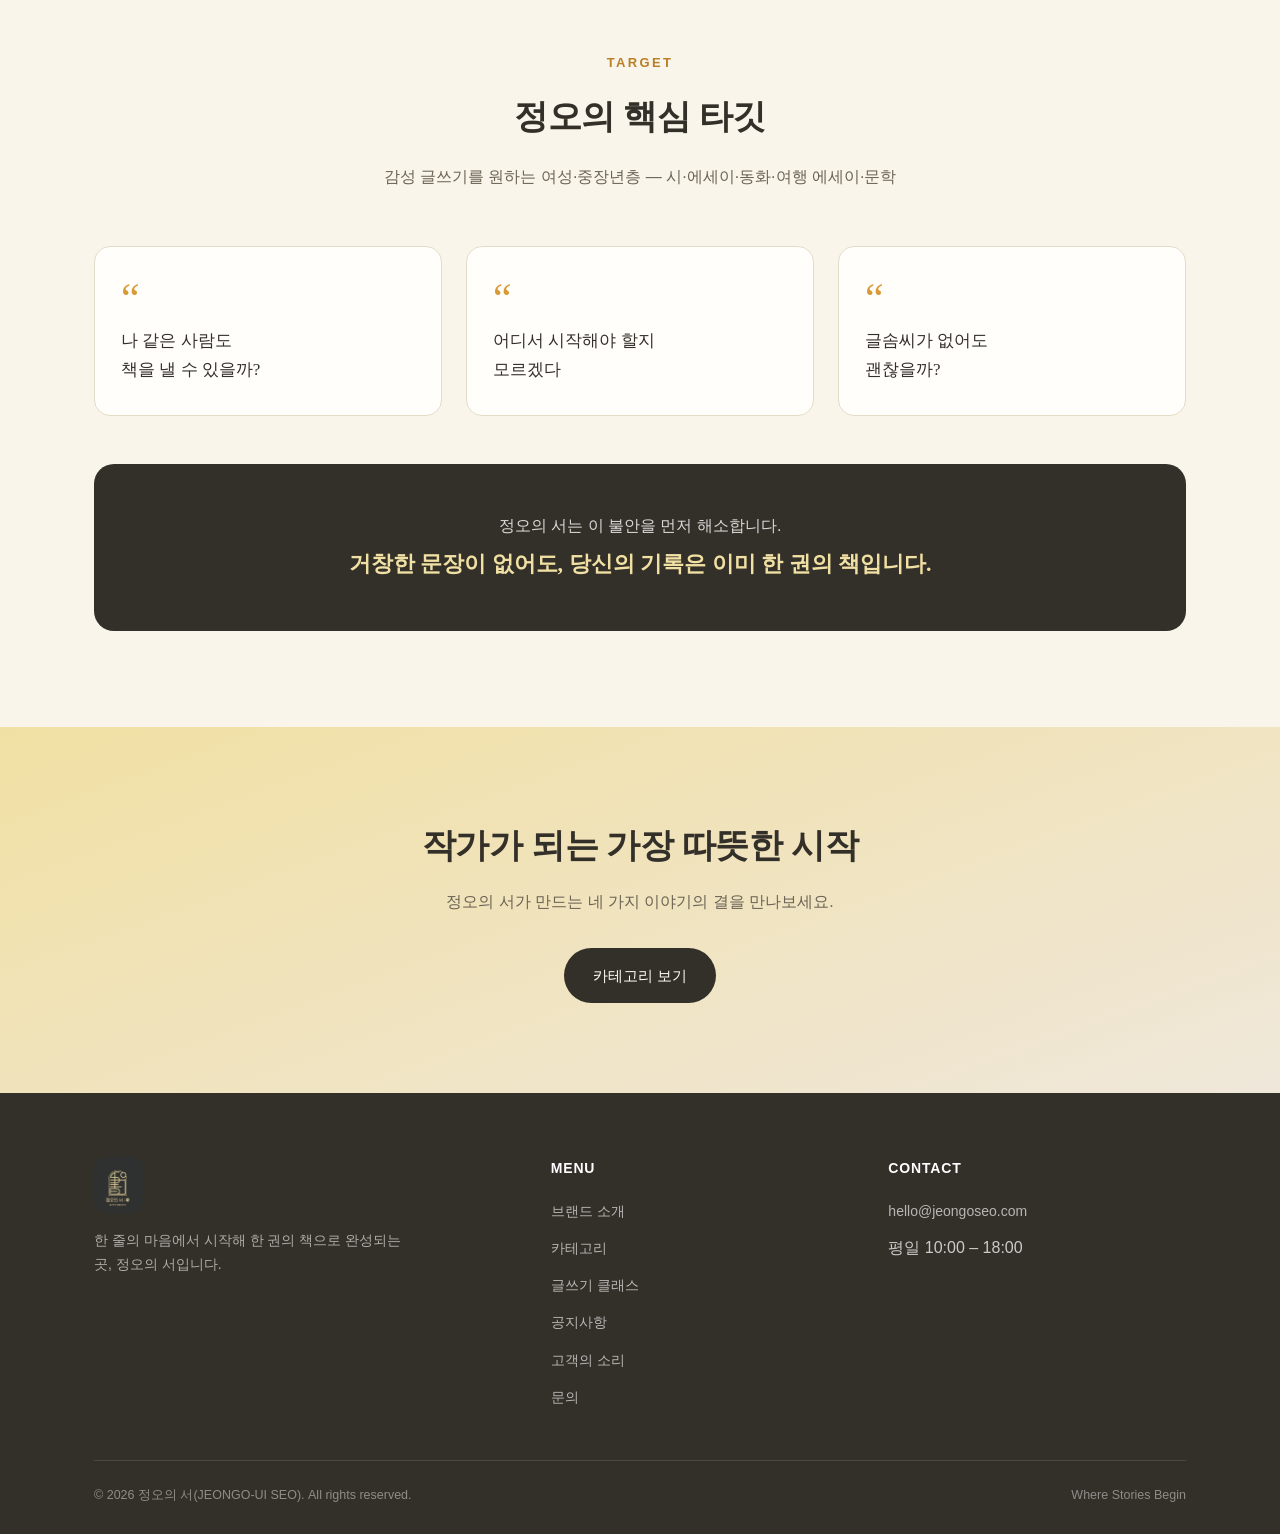
==== commit 375bb07e: "Add files via upload" ====
--- a/about.html
+++ b/about.html
@@ -23,6 +23,7 @@
         <li><a href="category.html">카테고리</a></li>
         <li><a href="class.html">글쓰기 클래스</a></li>
         <li><a href="notice.html">공지사항</a></li>
+        <li><a href="voice.html">고객의 소리</a></li>
         <li><a href="contact.html">문의</a></li>
       </ul>
     </nav>
@@ -107,6 +108,7 @@
           <li><a href="category.html">카테고리</a></li>
           <li><a href="class.html">글쓰기 클래스</a></li>
           <li><a href="notice.html">공지사항</a></li>
+          <li><a href="voice.html">고객의 소리</a></li>
           <li><a href="contact.html">문의</a></li>
         </ul>
       </div>
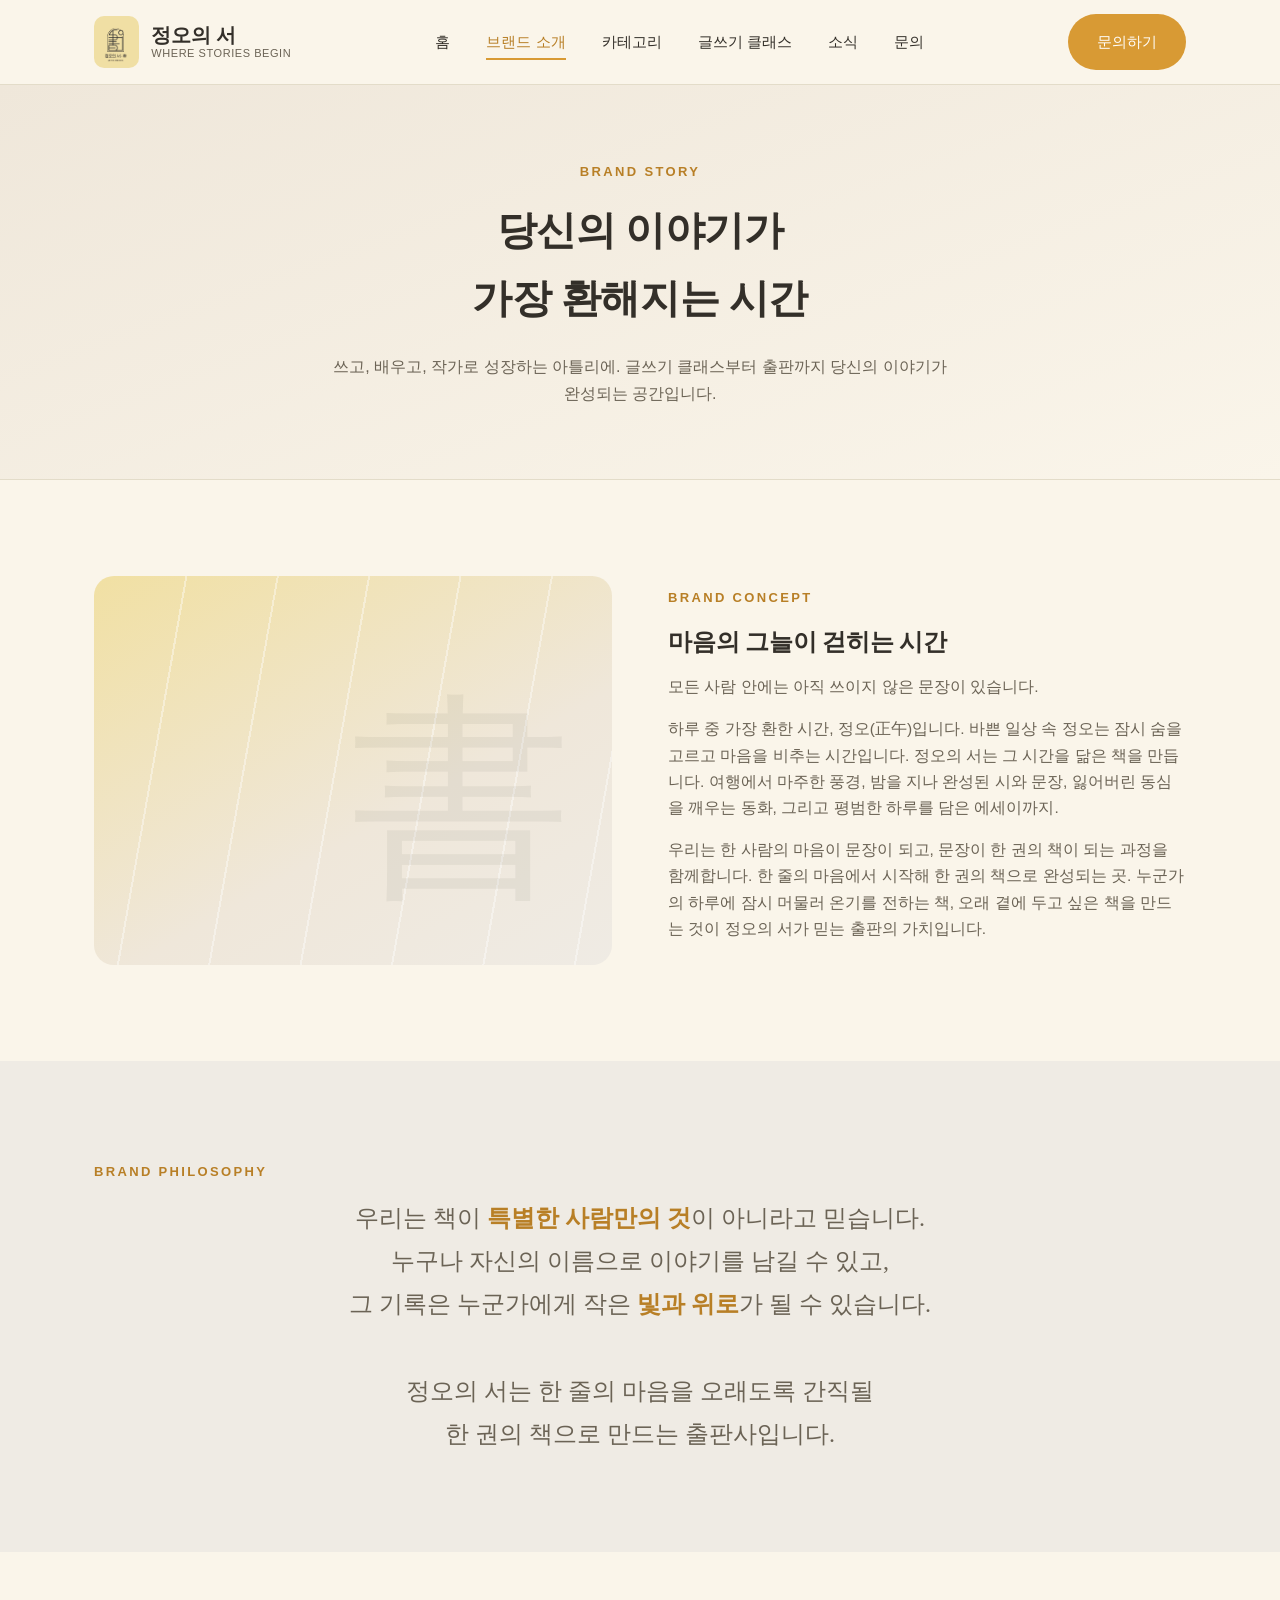
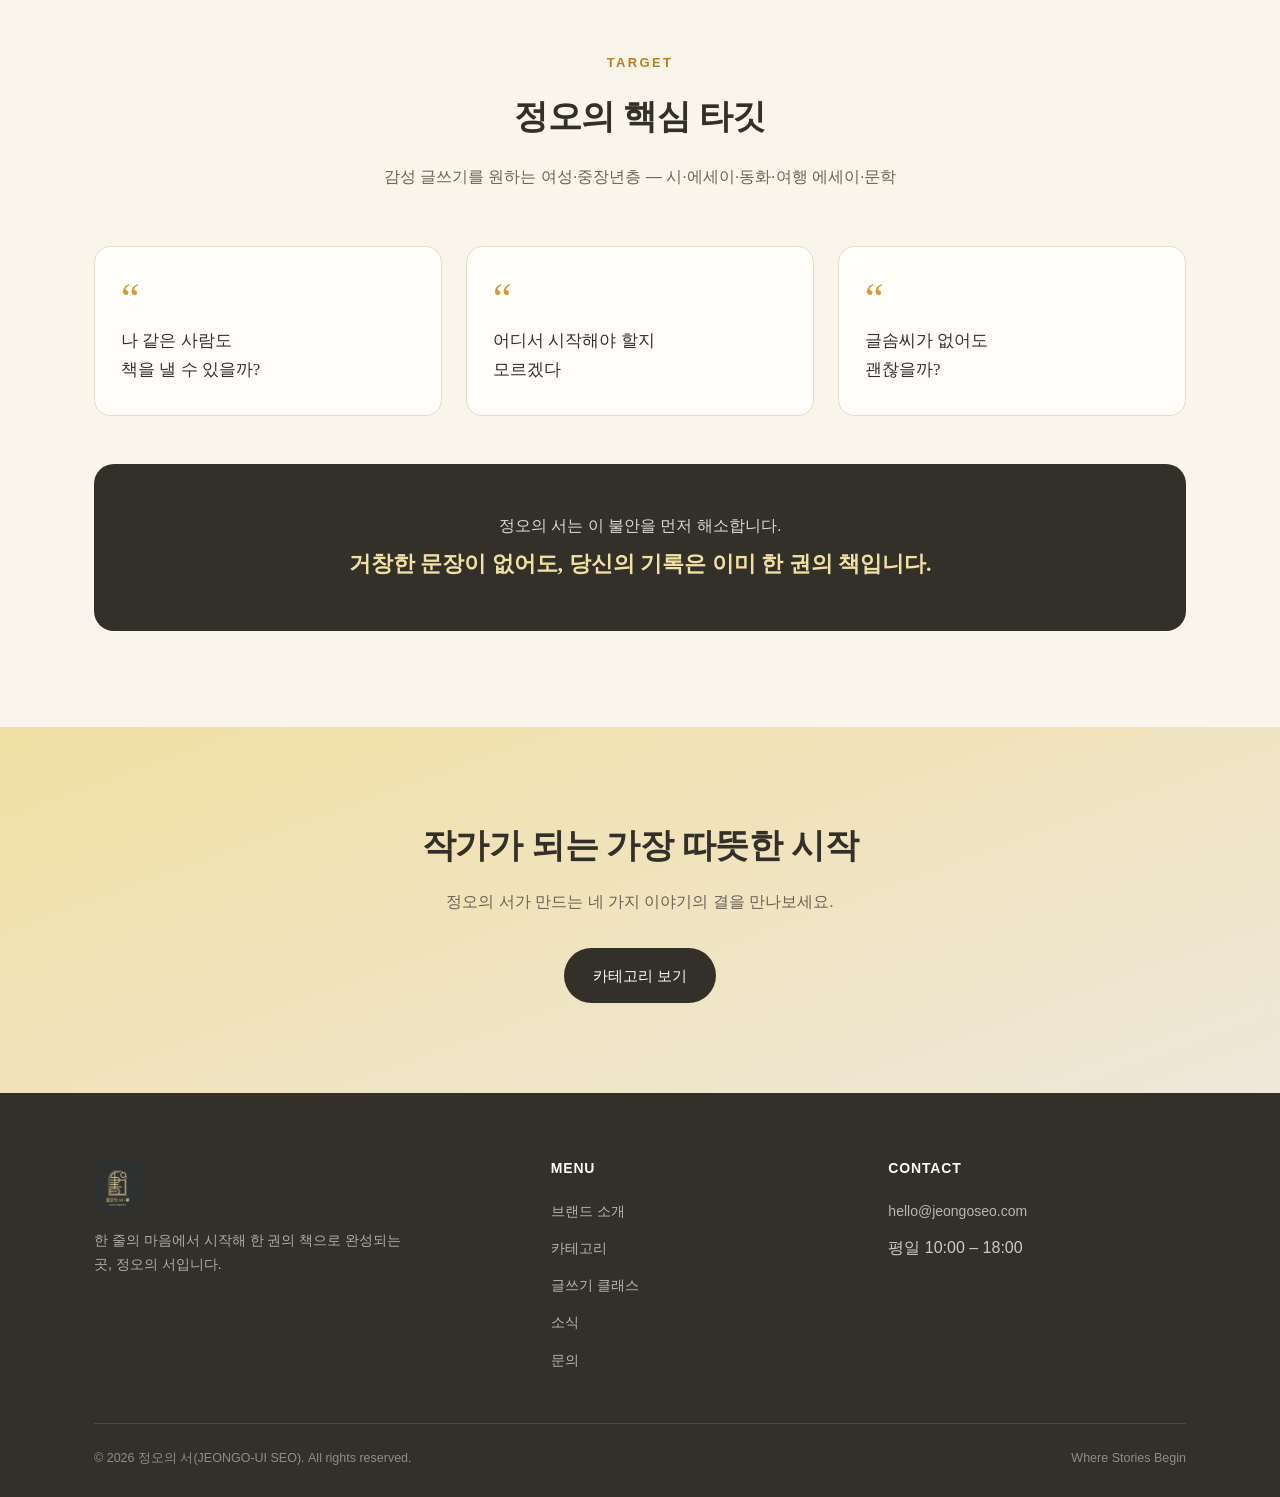
==== commit 65fc4213: "Add files via upload" ====
--- a/about.html
+++ b/about.html
@@ -22,8 +22,7 @@
         <li><a href="about.html">브랜드 소개</a></li>
         <li><a href="category.html">카테고리</a></li>
         <li><a href="class.html">글쓰기 클래스</a></li>
-        <li><a href="notice.html">공지사항</a></li>
-        <li><a href="voice.html">고객의 소리</a></li>
+        <li><a href="news.html">소식</a></li>
         <li><a href="contact.html">문의</a></li>
       </ul>
     </nav>
@@ -107,8 +106,7 @@
           <li><a href="about.html">브랜드 소개</a></li>
           <li><a href="category.html">카테고리</a></li>
           <li><a href="class.html">글쓰기 클래스</a></li>
-          <li><a href="notice.html">공지사항</a></li>
-          <li><a href="voice.html">고객의 소리</a></li>
+          <li><a href="news.html">소식</a></li>
           <li><a href="contact.html">문의</a></li>
         </ul>
       </div>
--- a/style.css
+++ b/style.css
@@ -553,6 +553,15 @@
   position: absolute; left: 0; color: var(--mango);
 }
 
+/* Tabs */
+.tabs { display: flex; gap: 8px; border-bottom: 1px solid var(--line); margin-bottom: 40px; }
+.tab-btn {
+  background: none; border: none; cursor: pointer; padding: 12px 6px; margin-bottom: -1px;
+  font-family: var(--serif); font-size: 17px; color: var(--ink-soft);
+  border-bottom: 2px solid transparent;
+}
+.tab-btn.active { color: var(--ink); border-color: var(--mango); }
+
 /* Notices */
 .notice-status { text-align: center; color: var(--ink-soft); padding: 40px 0; }
 .notice-list { display: grid; grid-template-columns: repeat(2, 1fr); gap: 20px; }
